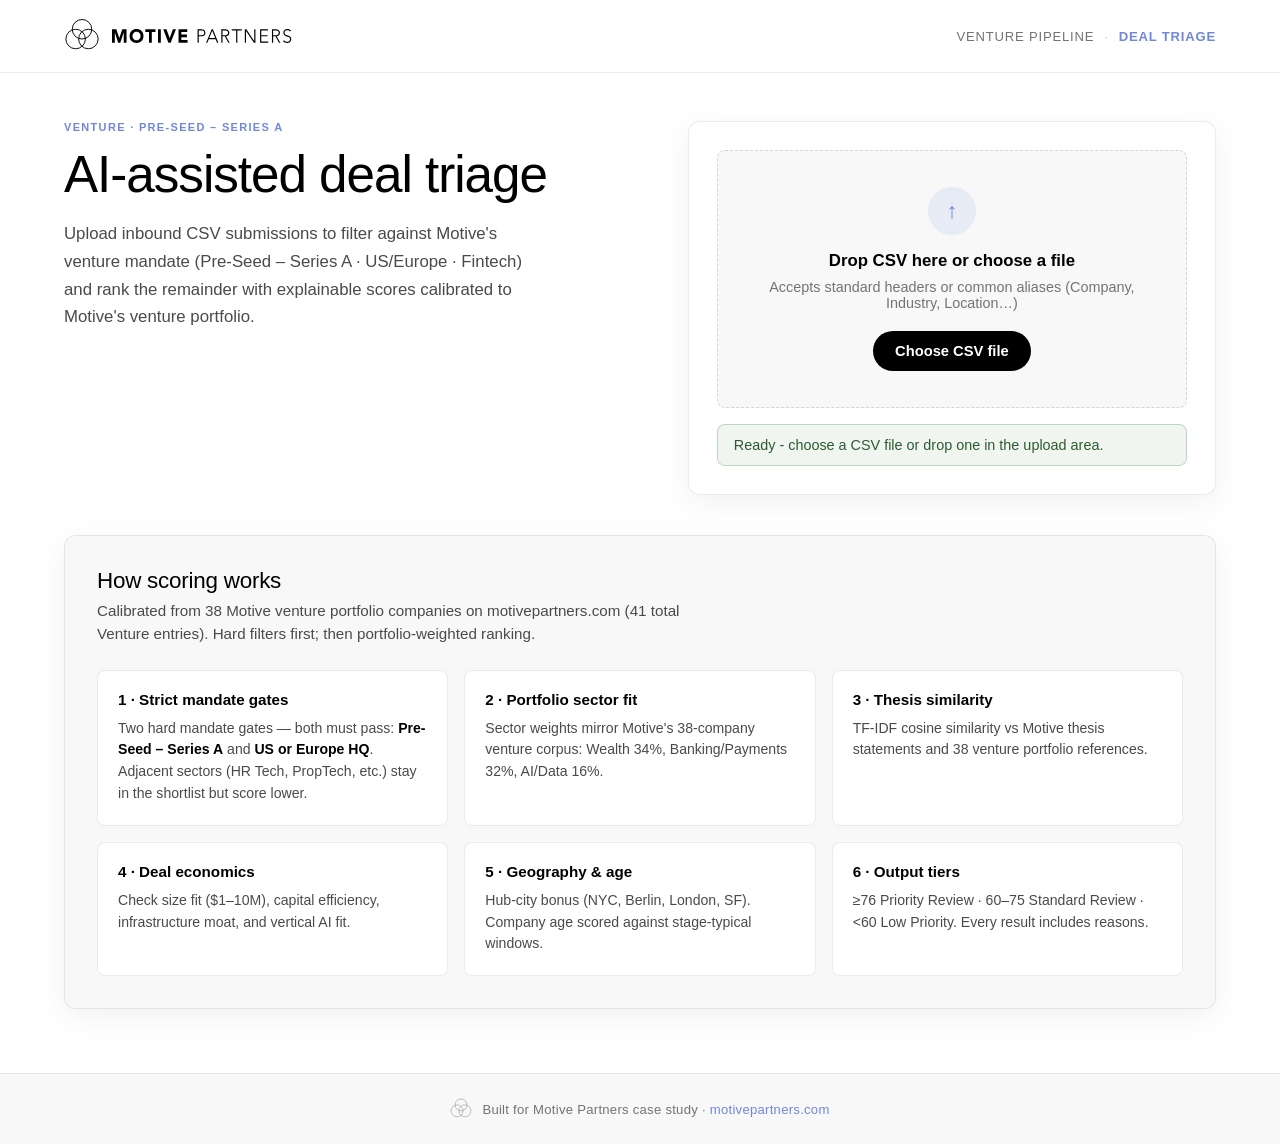
==== docs/index.html @ 3c6f4eaa "Remove unused demo sample data button" ====
<!DOCTYPE html>
<html lang="en">
  <head>
    <meta charset="UTF-8" />
    <meta name="viewport" content="width=device-width, initial-scale=1.0" />
    <title>Pipeline Triage · Motive Partners</title>
    <link rel="stylesheet" href="css/styles.css?v=15" />
  </head>
  <body>
    <header class="site-header">
      <div class="site-header-inner">
        <a href="https://motivepartners.com" class="brand" target="_blank" rel="noopener noreferrer" aria-label="Motive Partners">
          <img src="assets/motive-mark.svg" alt="" class="brand-mark" width="36" height="36" aria-hidden="true" />
          <img src="assets/motive-logo.svg" alt="Motive Partners" class="brand-logo" width="154" height="12" />
        </a>
        <div class="header-meta">
          <span>Venture Pipeline</span>
          <span class="header-divider">·</span>
          <span class="header-product">Deal Triage</span>
        </div>
      </div>
    </header>

    <div class="page">
      <header class="hero">
        <div class="hero-copy">
          <p class="eyebrow">Venture · Pre-Seed – Series A</p>
          <h1>AI-assisted deal triage</h1>
          <p class="lede">
            Upload inbound CSV submissions to filter against Motive's venture mandate
            (Pre-Seed – Series A · US/Europe · Fintech) and rank the remainder with
            explainable scores calibrated to Motive's venture portfolio.
          </p>
        </div>
        <div class="hero-card">
          <div class="upload-zone" id="uploadZone">
            <input
              type="file"
              id="csvInput"
              class="file-input-offscreen"
              accept=".csv,text/csv,text/plain,application/vnd.ms-excel"
              tabindex="-1"
              aria-hidden="true"
            />
            <div class="upload-icon">↑</div>
            <p class="upload-title">Drop CSV here or choose a file</p>
            <p class="upload-sub">Accepts standard headers or common aliases (Company, Industry, Location…)</p>
            <div class="upload-actions">
              <button type="button" class="btn" id="uploadBtn">Choose CSV file</button>
            </div>
          </div>
          <p class="status-banner hidden" id="statusBanner" role="status" aria-live="polite"></p>
          <section class="panel hidden mapping-panel" id="mappingSection">
            <h2>Map your CSV columns</h2>
            <p class="panel-sub">
              Some headers did not match automatically. Assign each required field to a column in your file, then run triage.
            </p>
            <div id="mappingForm" class="mapping-form"></div>
            <button type="button" class="btn" id="applyMappingBtn">Apply mapping &amp; run triage</button>
          </section>
        </div>
      </header>

      <section class="stats hidden" id="statsSection">
        <div class="stat">
          <span class="stat-label">Total submissions</span>
          <span class="stat-value" id="statTotal">0</span>
        </div>
        <div class="stat">
          <span class="stat-label">In mandate</span>
          <span class="stat-value accent" id="statShortlist">0</span>
        </div>
        <div class="stat">
          <span class="stat-label">Filtered out</span>
          <span class="stat-value muted" id="statFiltered">0</span>
        </div>
        <div class="stat">
          <span class="stat-label">Priority review</span>
          <span class="stat-value hot" id="statPriority">0</span>
        </div>
      </section>

      <section class="panel hidden" id="resultsSection">
        <div class="panel-header">
          <div>
            <h2>Prioritized shortlist</h2>
            <p class="panel-sub">Ranked by weighted score with component breakdown and rationale.</p>
          </div>
          <button type="button" class="btn" id="exportBtn">Export ranked CSV</button>
        </div>
        <div id="shortlistCards" class="cards"></div>
      </section>

      <section class="panel hidden" id="filteredSection">
        <div class="panel-header">
          <div>
            <h2>Filtered out</h2>
            <p class="panel-sub">Companies excluded from venture shortlist with explicit reasons.</p>
          </div>
        </div>
        <div id="filteredCards" class="cards compact"></div>
      </section>

      <section class="methodology">
        <h2>How scoring works</h2>
        <p class="panel-sub methodology-intro">
          Calibrated from 38 Motive venture portfolio companies on motivepartners.com (41 total Venture entries). Hard filters first; then portfolio-weighted ranking.
        </p>
        <div class="method-grid">
          <article>
            <h3>1 · Strict mandate gates</h3>
            <p>Two hard mandate gates — both must pass: <strong>Pre-Seed – Series A</strong> and <strong>US or Europe HQ</strong>. Adjacent sectors (HR Tech, PropTech, etc.) stay in the shortlist but score lower.</p>
          </article>
          <article>
            <h3>2 · Portfolio sector fit</h3>
            <p>Sector weights mirror Motive's 38-company venture corpus: Wealth 34%, Banking/Payments 32%, AI/Data 16%.</p>
          </article>
          <article>
            <h3>3 · Thesis similarity</h3>
            <p>TF-IDF cosine similarity vs Motive thesis statements and 38 venture portfolio references.</p>
          </article>
          <article>
            <h3>4 · Deal economics</h3>
            <p>Check size fit ($1–10M), capital efficiency, infrastructure moat, and vertical AI fit.</p>
          </article>
          <article>
            <h3>5 · Geography &amp; age</h3>
            <p>Hub-city bonus (NYC, Berlin, London, SF). Company age scored against stage-typical windows.</p>
          </article>
          <article>
            <h3>6 · Output tiers</h3>
            <p>≥76 Priority Review · 60–75 Standard Review · &lt;60 Low Priority. Every result includes reasons.</p>
          </article>
        </div>
      </section>
    </div>

    <footer class="site-footer">
      <div class="footer-inner">
        <img src="assets/motive-mark.svg" alt="" class="footer-mark" width="24" height="24" aria-hidden="true" />
        <p>
          Built for Motive Partners case study ·
          <a href="https://motivepartners.com" target="_blank" rel="noopener noreferrer">motivepartners.com</a>
        </p>
      </div>
    </footer>

    <template id="companyCardTemplate">
      <article class="company-card">
        <div class="card-top">
          <div>
            <div class="company-meta">
              <span class="rank"></span>
              <span class="tier badge"></span>
            </div>
            <h3 class="company-name"></h3>
            <p class="company-sub"></p>
          </div>
          <div class="score-block">
            <span class="score-value"></span>
            <span class="score-label">Overall</span>
          </div>
        </div>
        <div class="score-bars"></div>
        <div class="reasons"></div>
      </article>
    </template>

    <script src="js/engine.bundle.js?v=15"></script>
    <script src="js/app.js?v=15"></script>
  </body>
</html>
---- docs/css/styles.css ----
:root {
  /* Motive Partners brand tokens (from motivepartners.com) */
  --motive-blue: #6f88db;
  --motive-green: #699a6f;
  --motive-yellow: #ecb85a;
  --motive-grey: #f1f1f1;
  --motive-grey-dark: #e5e5e5;
  --bg: #ffffff;
  --bg-subtle: #f8f8f8;
  --bg-card: #ffffff;
  --border: rgba(0, 0, 0, 0.08);
  --border-strong: rgba(0, 0, 0, 0.14);
  --text: #000000;
  --text-muted: #4a4a4a;
  --text-light: #737373;
  --accent: var(--motive-blue);
  --accent-soft: rgba(111, 136, 219, 0.12);
  --hot: #b8860b;
  --danger: #c0392b;
  --success-bg: rgba(105, 154, 111, 0.1);
  --success-border: rgba(105, 154, 111, 0.35);
  --shadow: 0 8px 32px rgba(0, 0, 0, 0.06);
  --shadow-lg: 0 16px 48px rgba(0, 0, 0, 0.08);
  --radius: 12px;
  --radius-sm: 8px;
  --font: "Avenir Next", Avenir, -apple-system, BlinkMacSystemFont, "Segoe UI", Helvetica, Arial, sans-serif;
}

* {
  box-sizing: border-box;
}

body {
  margin: 0;
  font-family: var(--font);
  color: var(--text);
  background: var(--bg);
  min-height: 100vh;
  -webkit-font-smoothing: antialiased;
}

/* ── Site header ── */
.site-header {
  position: sticky;
  top: 0;
  z-index: 100;
  background: var(--bg);
  border-bottom: 1px solid var(--border);
}

.site-header-inner {
  max-width: 1200px;
  margin: 0 auto;
  padding: 18px 24px;
  display: flex;
  align-items: center;
  justify-content: space-between;
  gap: 24px;
}

.brand {
  display: flex;
  align-items: center;
  gap: 12px;
  text-decoration: none;
  color: var(--text);
}

.brand-mark {
  height: 36px;
  width: auto;
  display: block;
  flex-shrink: 0;
}

.brand-logo {
  height: 14px;
  width: auto;
  display: block;
  flex-shrink: 0;
}

.header-meta {
  display: flex;
  align-items: center;
  gap: 10px;
  font-size: 0.82rem;
  letter-spacing: 0.06em;
  text-transform: uppercase;
  color: var(--text-light);
}

.header-product {
  color: var(--motive-blue);
  font-weight: 600;
}

.header-divider {
  opacity: 0.4;
}

/* ── Layout ── */
.page {
  max-width: 1200px;
  margin: 0 auto;
  padding: 48px 24px 64px;
}

.hero {
  display: grid;
  grid-template-columns: 1.05fr 0.95fr;
  gap: 40px;
  align-items: start;
  margin-bottom: 40px;
}

.eyebrow {
  text-transform: uppercase;
  letter-spacing: 0.12em;
  font-size: 11px;
  font-weight: 600;
  color: var(--motive-blue);
  margin: 0 0 14px;
}

h1 {
  font-family: var(--font);
  font-size: clamp(2.2rem, 4.5vw, 3.2rem);
  font-weight: 400;
  line-height: 1.08;
  letter-spacing: -0.02em;
  margin: 0 0 18px;
  color: var(--text);
}

.lede {
  color: var(--text-muted);
  font-size: 1.05rem;
  line-height: 1.65;
  max-width: 52ch;
  margin: 0;
}

.hero-card,
.panel,
.methodology,
.stat,
.company-card {
  background: var(--bg-card);
  border: 1px solid var(--border);
  border-radius: var(--radius);
  box-shadow: var(--shadow);
}

.hero-card {
  padding: 28px;
}

.upload-zone {
  border: 1px dashed var(--border-strong);
  border-radius: var(--radius-sm);
  padding: 36px 24px;
  text-align: center;
  cursor: pointer;
  transition: border-color 0.2s ease, background 0.2s ease;
  position: relative;
  background: var(--bg-subtle);
}

.upload-zone:hover {
  border-color: var(--motive-blue);
  background: var(--accent-soft);
}

.upload-zone.dragover {
  border-color: var(--motive-blue);
  background: var(--accent-soft);
}

.upload-icon {
  width: 48px;
  height: 48px;
  margin: 0 auto 16px;
  border-radius: 50%;
  display: grid;
  place-items: center;
  background: var(--accent-soft);
  color: var(--motive-blue);
  font-size: 22px;
  font-weight: 600;
}

.upload-title {
  margin: 0 0 8px;
  font-size: 1.05rem;
  font-weight: 600;
  color: var(--text);
}

.upload-sub {
  margin: 0 0 20px;
  color: var(--text-light);
  font-size: 0.9rem;
}

.upload-actions {
  display: flex;
  flex-wrap: wrap;
  gap: 12px;
  justify-content: center;
}

.file-input-offscreen {
  position: absolute;
  width: 1px;
  height: 1px;
  padding: 0;
  margin: -1px;
  overflow: hidden;
  clip: rect(0, 0, 0, 0);
  white-space: nowrap;
  border: 0;
}

.status-banner {
  margin: 16px 0 0;
  padding: 12px 16px;
  border-radius: var(--radius-sm);
  font-size: 0.9rem;
  border: 1px solid var(--border);
  background: var(--bg-subtle);
  color: var(--text);
}

.status-banner.error {
  background: rgba(192, 57, 43, 0.06);
  border-color: rgba(192, 57, 43, 0.25);
  color: var(--danger);
}

.status-banner.success {
  background: var(--success-bg);
  border-color: var(--success-border);
  color: #2d5a32;
}

.btn {
  appearance: none;
  border: none;
  border-radius: 999px;
  padding: 12px 22px;
  font: inherit;
  font-size: 0.92rem;
  font-weight: 600;
  cursor: pointer;
  color: #ffffff;
  background: var(--text);
  transition: background 0.2s ease, transform 0.15s ease;
}

.btn:hover {
  background: #222;
}

.btn.secondary {
  background: transparent;
  color: var(--text);
  border: 1px solid var(--border-strong);
}

.btn.secondary:hover {
  background: var(--bg-subtle);
  border-color: var(--text);
}

.stats {
  display: grid;
  grid-template-columns: repeat(4, 1fr);
  gap: 16px;
  margin-bottom: 28px;
}

.stat {
  padding: 20px 22px;
}

.stat-label {
  display: block;
  color: var(--text-light);
  font-size: 0.78rem;
  font-weight: 600;
  letter-spacing: 0.06em;
  text-transform: uppercase;
  margin-bottom: 10px;
}

.stat-value {
  font-size: 2.1rem;
  font-weight: 400;
  letter-spacing: -0.02em;
  color: var(--text);
}

.stat-value.accent {
  color: var(--motive-blue);
}

.stat-value.hot {
  color: var(--motive-yellow);
  filter: brightness(0.85);
}

.stat-value.muted {
  color: var(--text-light);
}

.panel {
  padding: 28px;
  margin-bottom: 28px;
}

.panel-header {
  display: flex;
  justify-content: space-between;
  gap: 16px;
  align-items: center;
  margin-bottom: 22px;
}

.panel-header h2,
.methodology h2 {
  margin: 0 0 6px;
  font-size: 1.4rem;
  font-weight: 400;
  letter-spacing: -0.01em;
}

.panel-sub {
  margin: 0;
  color: var(--text-muted);
  font-size: 0.92rem;
  line-height: 1.5;
}

.cards {
  display: grid;
  gap: 16px;
}

.company-card {
  padding: 22px;
  transition: box-shadow 0.2s ease;
}

.company-card:hover {
  box-shadow: var(--shadow-lg);
}

.card-top {
  display: flex;
  justify-content: space-between;
  gap: 16px;
  margin-bottom: 16px;
}

.company-meta {
  display: flex;
  gap: 10px;
  align-items: center;
  margin-bottom: 8px;
}

.rank {
  color: var(--text-light);
  font-size: 0.82rem;
  font-weight: 600;
}

.badge {
  display: inline-flex;
  align-items: center;
  padding: 4px 10px;
  border-radius: 999px;
  font-size: 0.7rem;
  font-weight: 700;
  letter-spacing: 0.05em;
  text-transform: uppercase;
}

.badge.priority {
  background: rgba(236, 184, 90, 0.2);
  color: #8a6914;
}

.badge.standard {
  background: var(--accent-soft);
  color: var(--motive-blue);
}

.badge.low {
  background: var(--motive-grey);
  color: var(--text-muted);
}

.badge.filtered {
  background: rgba(192, 57, 43, 0.1);
  color: var(--danger);
}

.company-name {
  margin: 0 0 6px;
  font-size: 1.2rem;
  font-weight: 600;
  letter-spacing: -0.01em;
}

.company-sub {
  margin: 0;
  color: var(--text-muted);
  font-size: 0.9rem;
}

.score-block {
  text-align: right;
  min-width: 72px;
}

.score-value {
  display: block;
  font-size: 2rem;
  font-weight: 400;
  line-height: 1;
  color: var(--text);
  letter-spacing: -0.02em;
}

.score-label {
  color: var(--text-light);
  font-size: 0.75rem;
  text-transform: uppercase;
  letter-spacing: 0.05em;
}

.score-bars {
  display: grid;
  gap: 8px;
  margin-bottom: 16px;
}

.bar-row {
  display: grid;
  grid-template-columns: 140px 1fr 42px;
  gap: 10px;
  align-items: center;
  font-size: 0.8rem;
}

.bar-label {
  color: var(--text-muted);
}

.bar-track {
  height: 6px;
  background: var(--motive-grey);
  border-radius: 999px;
  overflow: hidden;
}

.bar-fill {
  height: 100%;
  border-radius: inherit;
  background: var(--motive-blue);
}

.bar-value {
  text-align: right;
  font-weight: 600;
  color: var(--text);
}

.reasons h4 {
  margin: 0 0 8px;
  font-size: 0.75rem;
  text-transform: uppercase;
  letter-spacing: 0.08em;
  color: var(--text-light);
  font-weight: 600;
}

.reasons ul {
  margin: 0;
  padding-left: 18px;
  color: var(--text-muted);
  font-size: 0.9rem;
}

.reasons li {
  margin-bottom: 6px;
  line-height: 1.55;
}

.reasons .caution li {
  color: var(--danger);
}

.methodology {
  padding: 32px;
  background: var(--bg-subtle);
  border-color: var(--border);
}

.methodology-intro {
  margin: 0 0 24px;
  color: var(--text-muted);
  max-width: 72ch;
  font-size: 0.95rem;
}

.method-grid {
  display: grid;
  grid-template-columns: repeat(3, 1fr);
  gap: 16px;
}

.method-grid article {
  padding: 20px;
  border-radius: var(--radius-sm);
  background: var(--bg);
  border: 1px solid var(--border);
}

.method-grid h3 {
  margin: 0 0 10px;
  font-size: 0.95rem;
  font-weight: 600;
  color: var(--text);
}

.method-grid p {
  margin: 0;
  color: var(--text-muted);
  line-height: 1.55;
  font-size: 0.88rem;
}

.method-grid strong {
  color: var(--text);
  font-weight: 600;
}

.hidden {
  display: none !important;
}

.mapping-panel {
  margin-top: 20px;
  padding: 20px;
  border-radius: var(--radius-sm);
  background: var(--bg);
  border: 1px solid var(--border);
}

.mapping-panel h2 {
  margin: 0 0 6px;
  font-size: 1.05rem;
  font-weight: 600;
}

.mapping-form {
  display: grid;
  gap: 12px;
  margin: 16px 0;
}

.mapping-row {
  display: grid;
  grid-template-columns: 160px 1fr;
  gap: 12px;
  align-items: center;
}

.mapping-row label {
  font-size: 0.88rem;
  color: var(--text-muted);
  font-weight: 500;
}

.mapping-row select {
  width: 100%;
  padding: 10px 12px;
  border-radius: var(--radius-sm);
  border: 1px solid var(--border-strong);
  background: var(--bg);
  color: var(--text);
  font: inherit;
  font-size: 0.9rem;
}

.mapping-row select:focus {
  outline: 2px solid var(--motive-blue);
  outline-offset: 1px;
}

/* ── Footer ── */
.site-footer {
  border-top: 1px solid var(--border);
  background: var(--bg-subtle);
  padding: 24px;
}

.footer-inner {
  display: flex;
  align-items: center;
  justify-content: center;
  gap: 10px;
}

.footer-mark {
  height: 22px;
  width: auto;
  flex-shrink: 0;
  opacity: 0.4;
}

.site-footer p {
  margin: 0;
  font-size: 0.82rem;
  color: var(--text-light);
  letter-spacing: 0.02em;
}

.site-footer a {
  color: var(--motive-blue);
  text-decoration: none;
}

.site-footer a:hover {
  text-decoration: underline;
}

@media (max-width: 900px) {
  .hero,
  .stats,
  .method-grid {
    grid-template-columns: 1fr;
  }

  .panel-header {
    flex-direction: column;
    align-items: flex-start;
  }

  .site-header-inner {
    flex-direction: column;
    align-items: flex-start;
    gap: 12px;
  }

  .bar-row {
    grid-template-columns: 1fr;
    gap: 4px;
  }
}
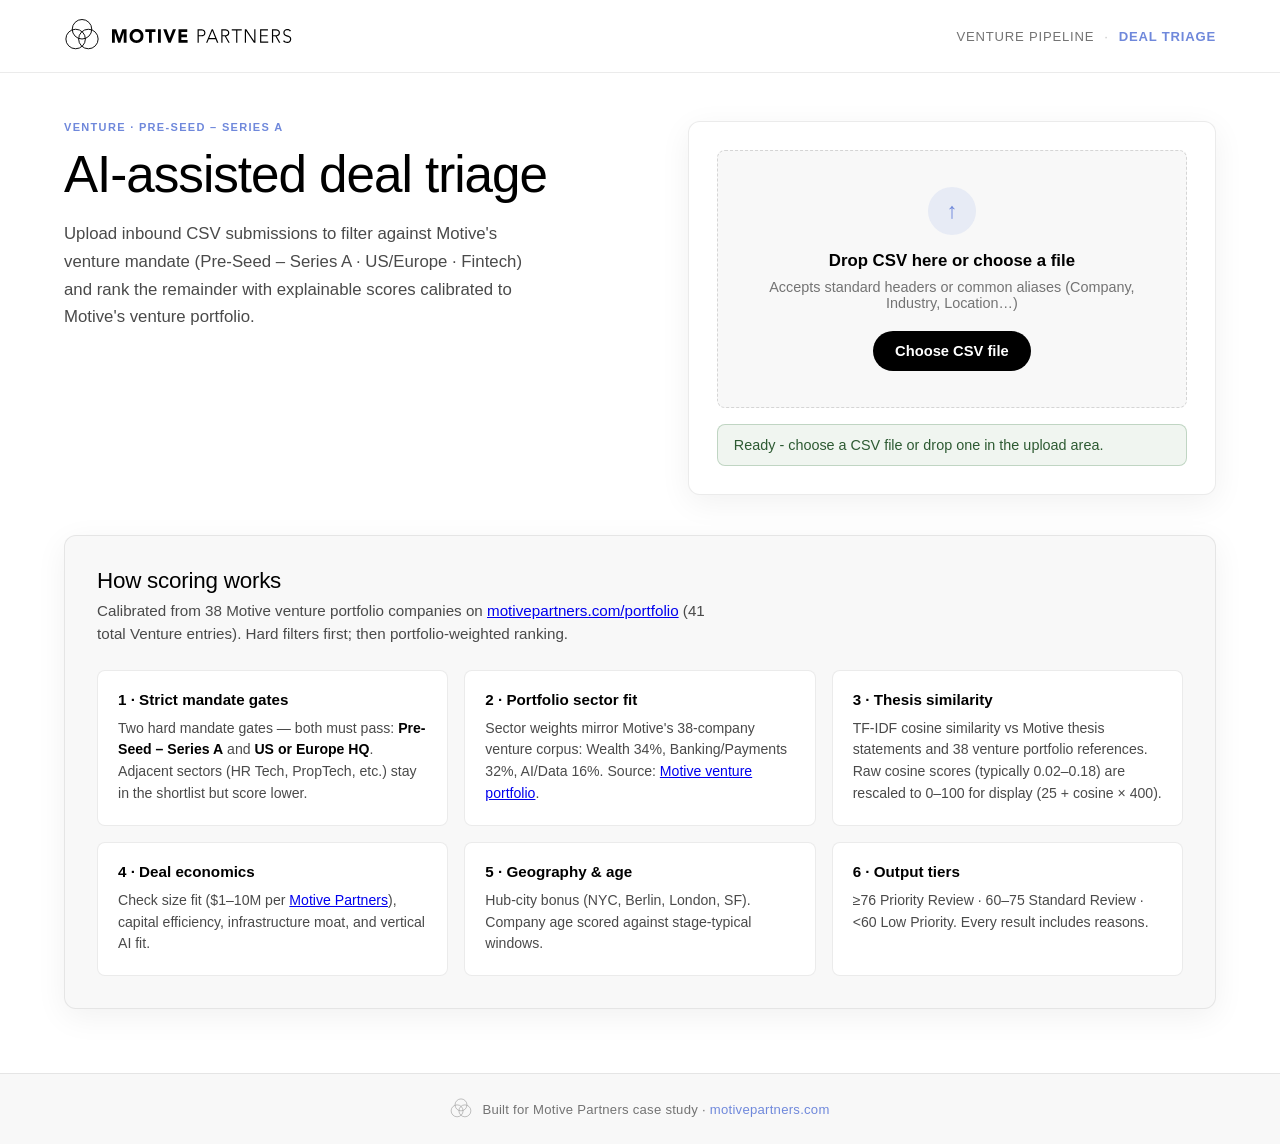
==== commit 4b587557: "Diversify ranking reasons and add source citations" ====
--- a/docs/index.html
+++ b/docs/index.html
@@ -4,7 +4,7 @@
     <meta charset="UTF-8" />
     <meta name="viewport" content="width=device-width, initial-scale=1.0" />
     <title>Pipeline Triage · Motive Partners</title>
-    <link rel="stylesheet" href="css/styles.css?v=15" />
+    <link rel="stylesheet" href="css/styles.css?v=17" />
   </head>
   <body>
     <header class="site-header">
@@ -84,7 +84,7 @@
         <div class="panel-header">
           <div>
             <h2>Prioritized shortlist</h2>
-            <p class="panel-sub">Ranked by weighted score with component breakdown and rationale.</p>
+            <p class="panel-sub">Ranked by weighted overall score (component bars are for context only).</p>
           </div>
           <button type="button" class="btn" id="exportBtn">Export ranked CSV</button>
         </div>
@@ -101,27 +101,29 @@
         <div id="filteredCards" class="cards compact"></div>
       </section>
 
-      <section class="methodology">
+      <section class="methodology" id="methodology">
         <h2>How scoring works</h2>
         <p class="panel-sub methodology-intro">
-          Calibrated from 38 Motive venture portfolio companies on motivepartners.com (41 total Venture entries). Hard filters first; then portfolio-weighted ranking.
+          Calibrated from 38 Motive venture portfolio companies on
+          <a href="https://motivepartners.com/portfolio" target="_blank" rel="noopener noreferrer">motivepartners.com/portfolio</a>
+          (41 total Venture entries). Hard filters first; then portfolio-weighted ranking.
         </p>
         <div class="method-grid">
-          <article>
+          <article id="mandate-gates">
             <h3>1 · Strict mandate gates</h3>
             <p>Two hard mandate gates — both must pass: <strong>Pre-Seed – Series A</strong> and <strong>US or Europe HQ</strong>. Adjacent sectors (HR Tech, PropTech, etc.) stay in the shortlist but score lower.</p>
           </article>
-          <article>
+          <article id="portfolio-sector-fit">
             <h3>2 · Portfolio sector fit</h3>
-            <p>Sector weights mirror Motive's 38-company venture corpus: Wealth 34%, Banking/Payments 32%, AI/Data 16%.</p>
+            <p>Sector weights mirror Motive's 38-company venture corpus: Wealth 34%, Banking/Payments 32%, AI/Data 16%. Source: <a href="https://motivepartners.com/portfolio" target="_blank" rel="noopener noreferrer">Motive venture portfolio</a>.</p>
           </article>
-          <article>
+          <article id="thesis-similarity">
             <h3>3 · Thesis similarity</h3>
-            <p>TF-IDF cosine similarity vs Motive thesis statements and 38 venture portfolio references.</p>
+            <p>TF-IDF cosine similarity vs Motive thesis statements and 38 venture portfolio references. Raw cosine scores (typically 0.02–0.18) are rescaled to 0–100 for display (25 + cosine × 400).</p>
           </article>
-          <article>
+          <article id="deal-economics">
             <h3>4 · Deal economics</h3>
-            <p>Check size fit ($1–10M), capital efficiency, infrastructure moat, and vertical AI fit.</p>
+            <p>Check size fit ($1–10M per <a href="https://motivepartners.com" target="_blank" rel="noopener noreferrer">Motive Partners</a>), capital efficiency, infrastructure moat, and vertical AI fit.</p>
           </article>
           <article>
             <h3>5 · Geography &amp; age</h3>
@@ -166,7 +168,7 @@
       </article>
     </template>
 
-    <script src="js/engine.bundle.js?v=15"></script>
-    <script src="js/app.js?v=15"></script>
+    <script src="js/engine.bundle.js?v=17"></script>
+    <script src="js/app.js?v=17"></script>
   </body>
 </html>
--- a/docs/css/styles.css
+++ b/docs/css/styles.css
@@ -420,6 +420,17 @@
   font-size: 0.9rem;
 }
 
+.company-sub a,
+.reasons a {
+  color: var(--accent);
+  text-decoration: none;
+}
+
+.company-sub a:hover,
+.reasons a:hover {
+  text-decoration: underline;
+}
+
 .score-block {
   text-align: right;
   min-width: 72px;
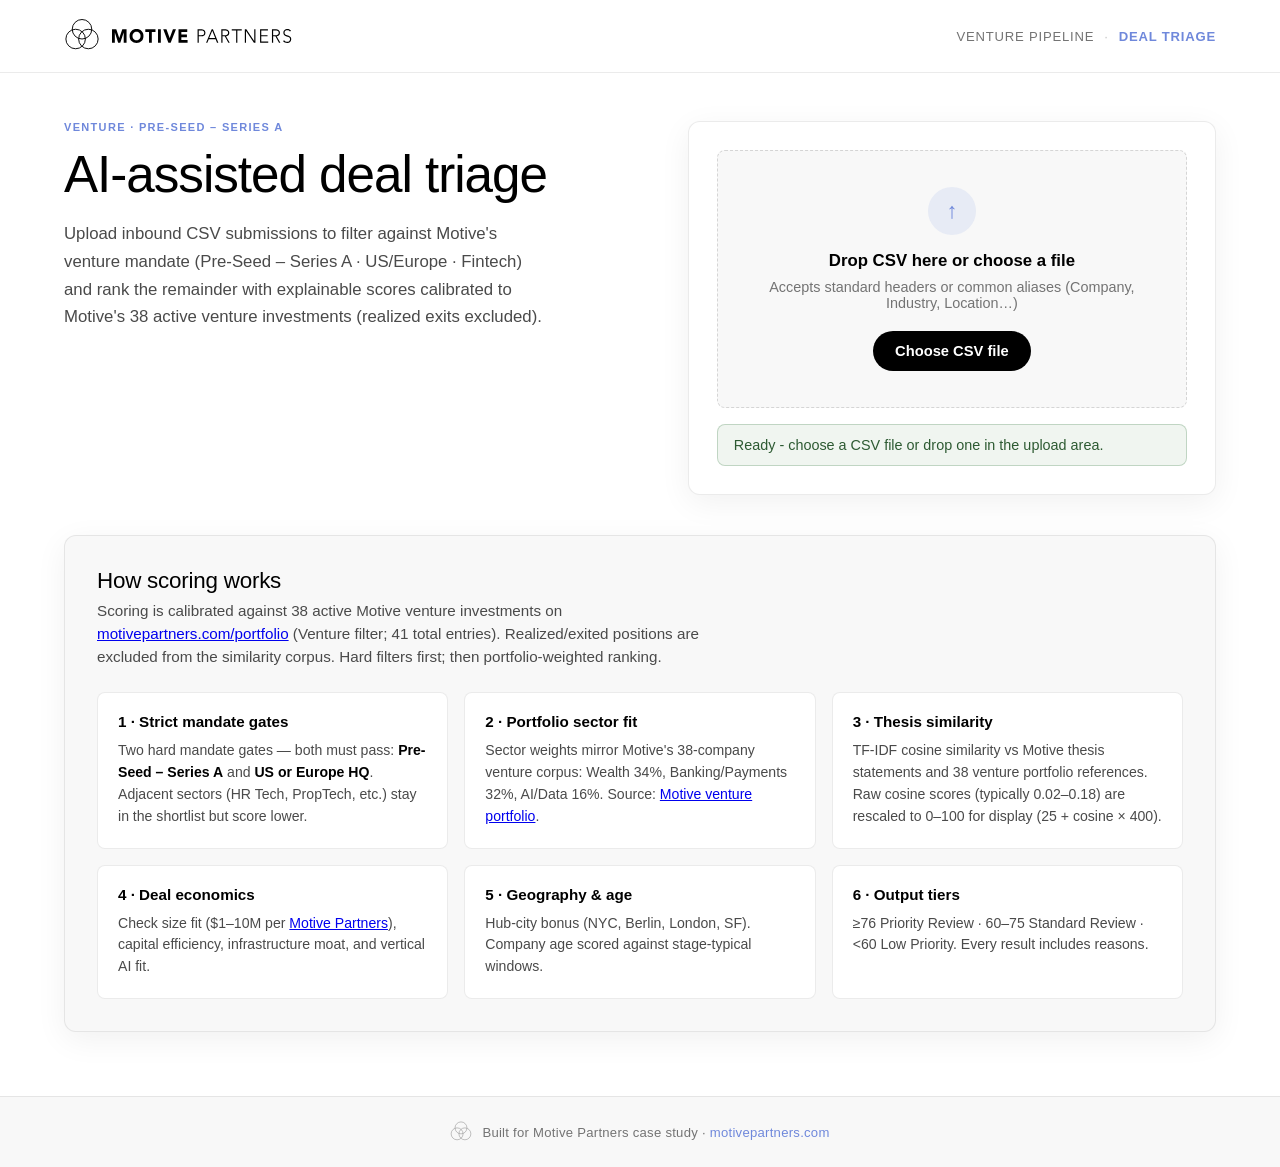
==== commit ba49cba2: "Clarify portfolio calibration uses active venture companies only" ====
--- a/docs/index.html
+++ b/docs/index.html
@@ -4,7 +4,7 @@
     <meta charset="UTF-8" />
     <meta name="viewport" content="width=device-width, initial-scale=1.0" />
     <title>Pipeline Triage · Motive Partners</title>
-    <link rel="stylesheet" href="css/styles.css?v=17" />
+    <link rel="stylesheet" href="css/styles.css?v=18" />
   </head>
   <body>
     <header class="site-header">
@@ -29,7 +29,7 @@
           <p class="lede">
             Upload inbound CSV submissions to filter against Motive's venture mandate
             (Pre-Seed – Series A · US/Europe · Fintech) and rank the remainder with
-            explainable scores calibrated to Motive's venture portfolio.
+            explainable scores calibrated to Motive's 38 active venture investments (realized exits excluded).
           </p>
         </div>
         <div class="hero-card">
@@ -104,9 +104,9 @@
       <section class="methodology" id="methodology">
         <h2>How scoring works</h2>
         <p class="panel-sub methodology-intro">
-          Calibrated from 38 Motive venture portfolio companies on
+          Scoring is calibrated against 38 active Motive venture investments on
           <a href="https://motivepartners.com/portfolio" target="_blank" rel="noopener noreferrer">motivepartners.com/portfolio</a>
-          (41 total Venture entries). Hard filters first; then portfolio-weighted ranking.
+          (Venture filter; 41 total entries). Realized/exited positions are excluded from the similarity corpus. Hard filters first; then portfolio-weighted ranking.
         </p>
         <div class="method-grid">
           <article id="mandate-gates">
@@ -168,7 +168,7 @@
       </article>
     </template>
 
-    <script src="js/engine.bundle.js?v=17"></script>
-    <script src="js/app.js?v=17"></script>
+    <script src="js/engine.bundle.js?v=18"></script>
+    <script src="js/app.js?v=18"></script>
   </body>
 </html>
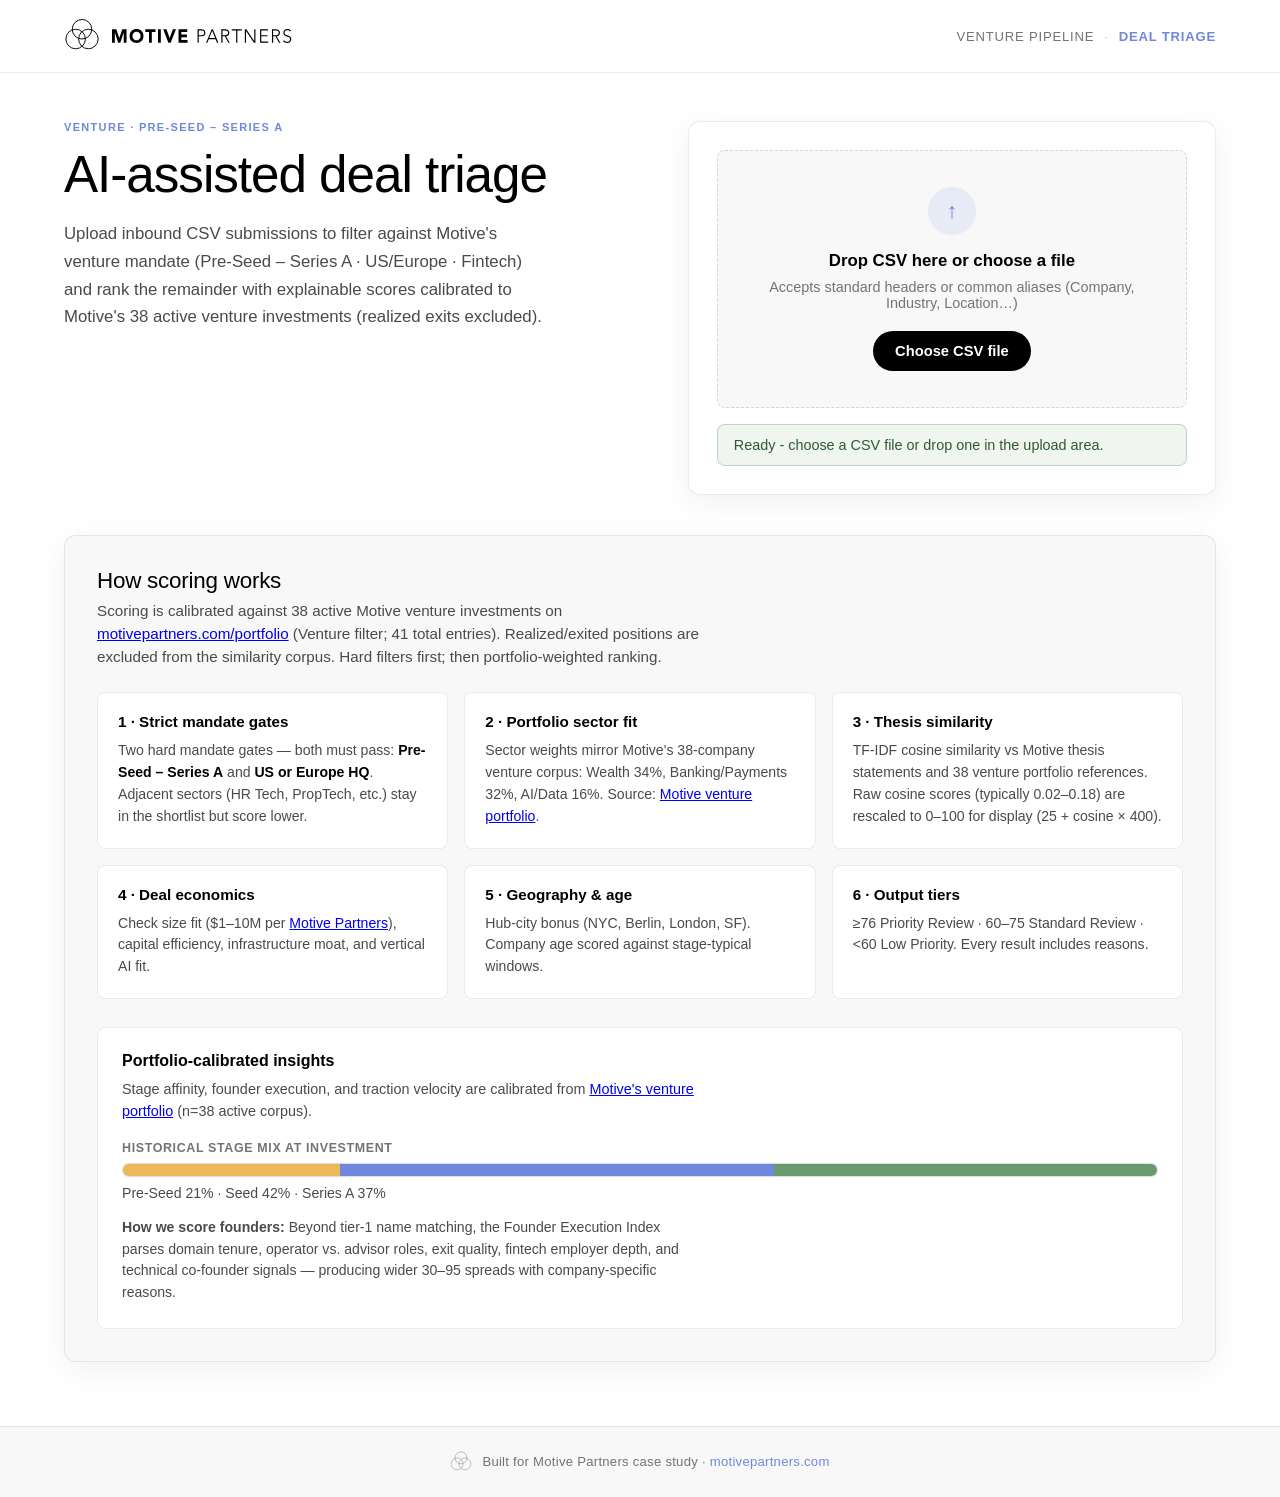
==== commit c0f31f95: "Add portfolio-calibrated scoring factors and methodology UI. Introduce stage affinity, founder execu" ====
--- a/docs/index.html
+++ b/docs/index.html
@@ -4,7 +4,7 @@
     <meta charset="UTF-8" />
     <meta name="viewport" content="width=device-width, initial-scale=1.0" />
     <title>Pipeline Triage · Motive Partners</title>
-    <link rel="stylesheet" href="css/styles.css?v=18" />
+    <link rel="stylesheet" href="css/styles.css?v=21" />
   </head>
   <body>
     <header class="site-header">
@@ -134,6 +134,22 @@
             <p>≥76 Priority Review · 60–75 Standard Review · &lt;60 Low Priority. Every result includes reasons.</p>
           </article>
         </div>
+        <section class="portfolio-insights" id="portfolioInsights">
+          <h3>Portfolio-calibrated insights</h3>
+          <p class="insights-sub">
+            Stage affinity, founder execution, and traction velocity are calibrated from
+            <a href="https://motivepartners.com/portfolio" target="_blank" rel="noopener noreferrer">Motive's venture portfolio</a>
+            (n=38 active corpus).
+          </p>
+          <div class="stage-mix-row">
+            <span class="stage-mix-label">Historical stage mix at investment</span>
+            <div class="stage-mix-bar" id="stageMixBar" aria-hidden="true"></div>
+            <span class="stage-mix-labels" id="stageMixLabels">Pre-Seed · Seed · Series A</span>
+          </div>
+          <p class="founder-explainer">
+            <strong>How we score founders:</strong> Beyond tier-1 name matching, the Founder Execution Index parses domain tenure, operator vs. advisor roles, exit quality, fintech employer depth, and technical co-founder signals — producing wider 30–95 spreads with company-specific reasons.
+          </p>
+        </section>
       </section>
     </div>
 
@@ -168,7 +184,7 @@
       </article>
     </template>
 
-    <script src="js/engine.bundle.js?v=18"></script>
-    <script src="js/app.js?v=18"></script>
+    <script src="js/engine.bundle.js?v=20"></script>
+    <script src="js/app.js?v=20"></script>
   </body>
 </html>
--- a/docs/css/styles.css
+++ b/docs/css/styles.css
@@ -559,6 +559,91 @@
   font-weight: 600;
 }
 
+.portfolio-insights {
+  margin-top: 28px;
+  padding: 24px;
+  border-radius: var(--radius-sm);
+  background: var(--bg);
+  border: 1px solid var(--border);
+}
+
+.portfolio-insights h3 {
+  margin: 0 0 8px;
+  font-size: 1rem;
+  font-weight: 600;
+}
+
+.insights-sub {
+  margin: 0 0 18px;
+  color: var(--text-muted);
+  font-size: 0.9rem;
+  line-height: 1.55;
+  max-width: 72ch;
+}
+
+.stage-mix-row {
+  display: grid;
+  gap: 8px;
+  margin-bottom: 16px;
+}
+
+.stage-mix-label {
+  font-size: 0.78rem;
+  text-transform: uppercase;
+  letter-spacing: 0.05em;
+  color: var(--text-light);
+  font-weight: 600;
+}
+
+.stage-mix-bar {
+  display: flex;
+  height: 14px;
+  border-radius: 999px;
+  overflow: hidden;
+  background: var(--motive-grey);
+  border: 1px solid var(--border);
+}
+
+.stage-mix-segment.pre-seed {
+  background: var(--motive-yellow);
+}
+
+.stage-mix-segment.seed {
+  background: var(--motive-blue);
+}
+
+.stage-mix-segment.series-a {
+  background: var(--motive-green);
+}
+
+.stage-mix-labels {
+  font-size: 0.88rem;
+  color: var(--text-muted);
+  font-weight: 500;
+}
+
+.founder-explainer {
+  margin: 0;
+  color: var(--text-muted);
+  font-size: 0.88rem;
+  line-height: 1.55;
+  max-width: 72ch;
+}
+
+.bar-row-highlight .bar-label {
+  color: var(--motive-blue);
+  font-weight: 600;
+}
+
+.bar-row-highlight .bar-fill {
+  background: linear-gradient(90deg, var(--motive-blue), #8fa4e8);
+}
+
+.bar-label[title] {
+  cursor: help;
+  border-bottom: 1px dotted var(--border-strong);
+}
+
 .hidden {
   display: none !important;
 }
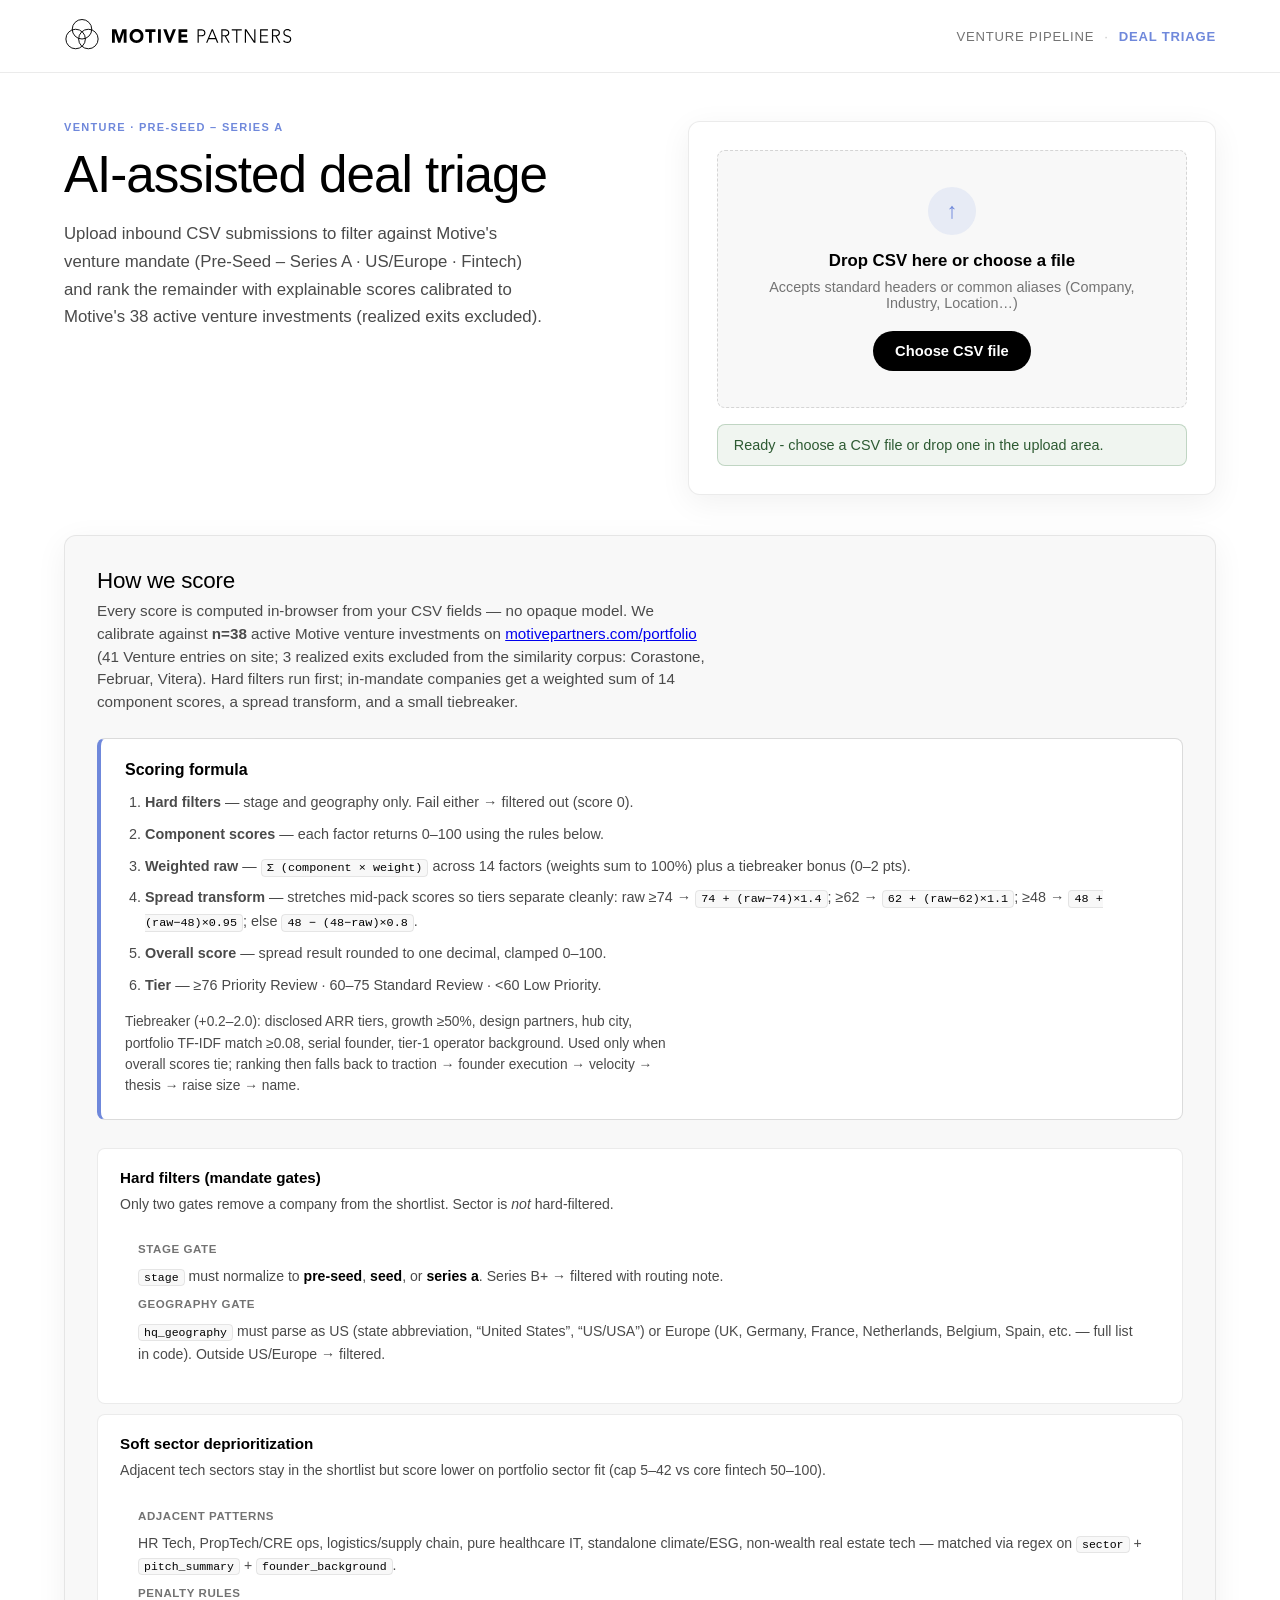
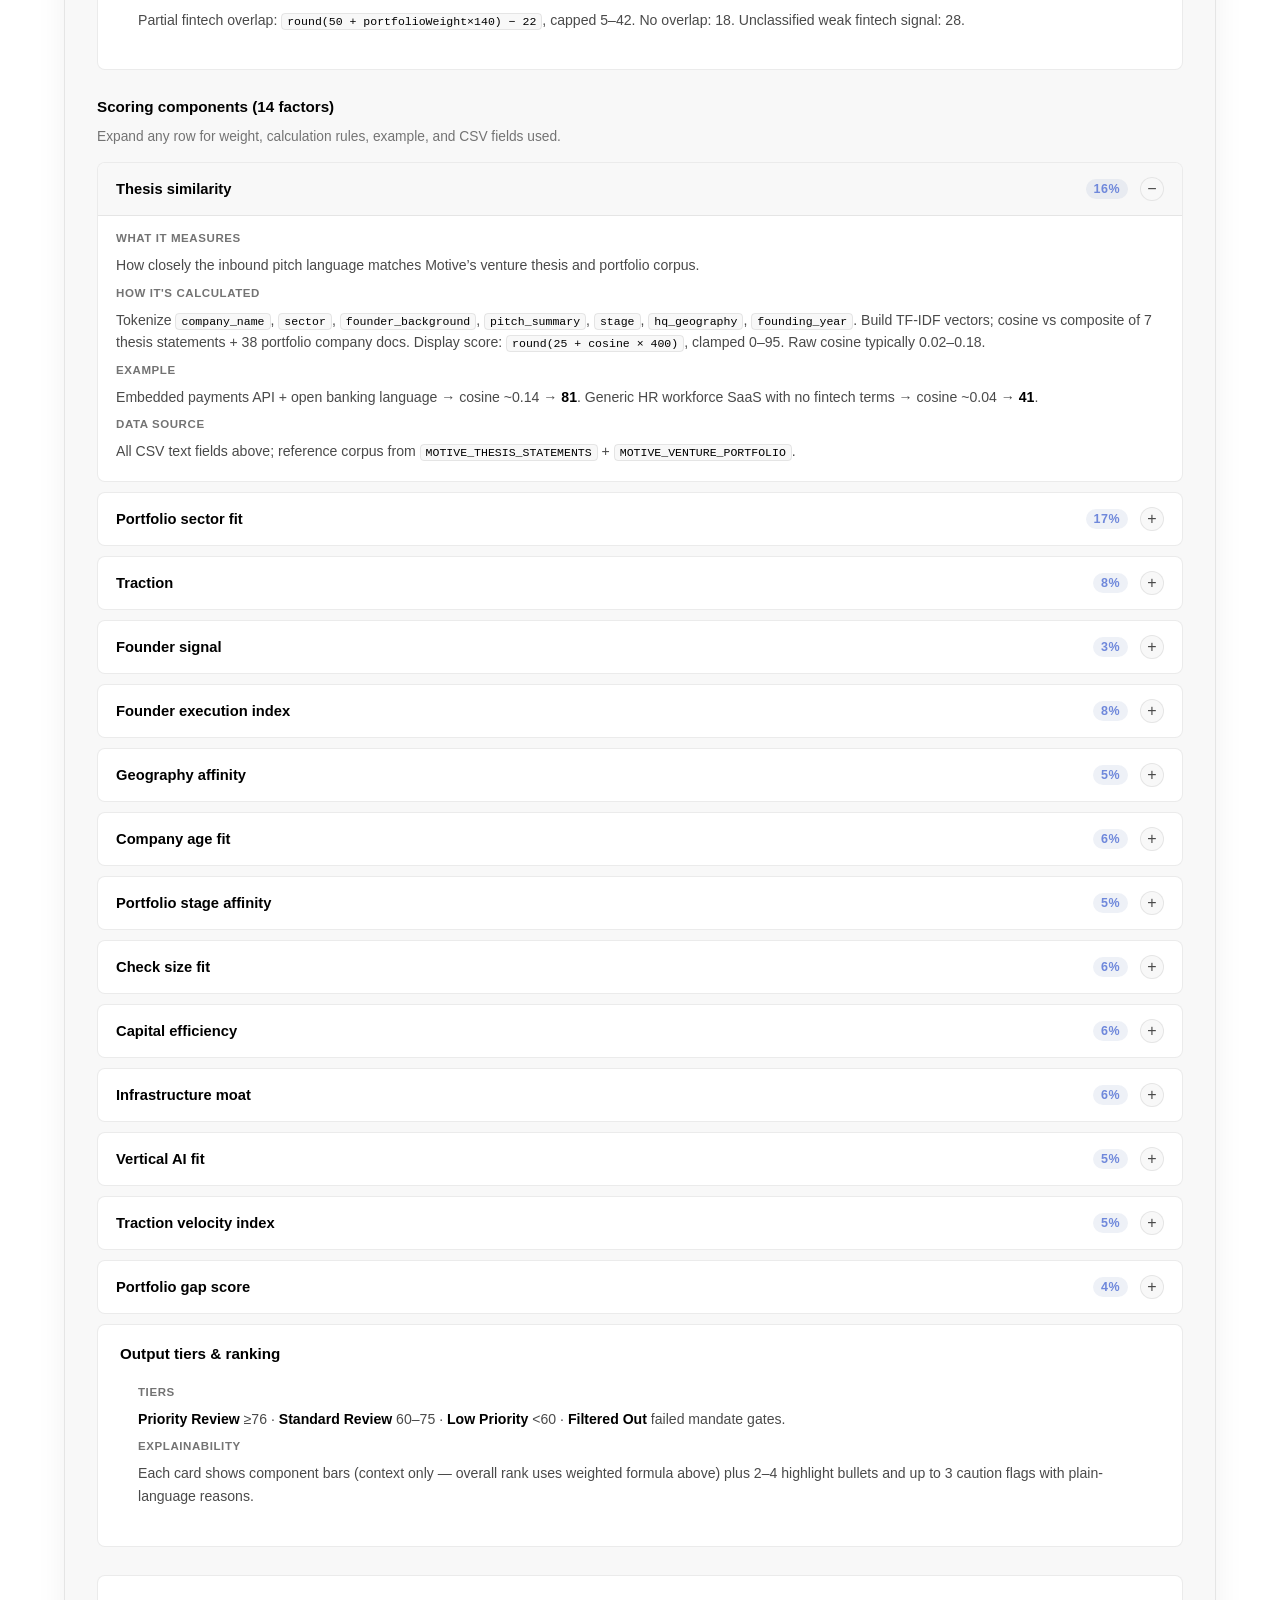
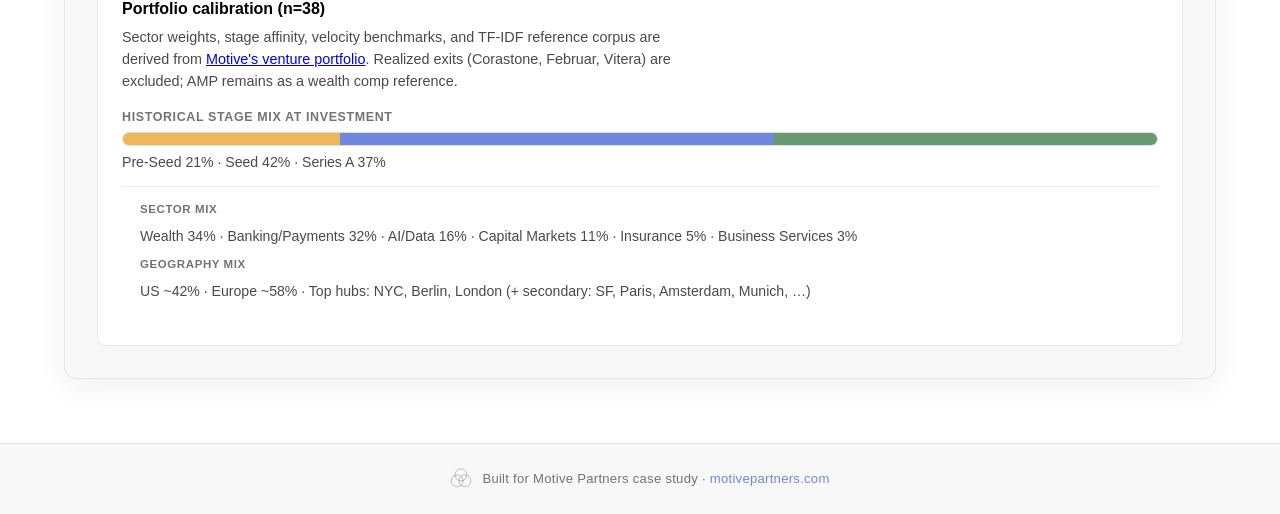
==== commit 346c540d: "Expand methodology panel with transparent per-factor scoring rules" ====
--- a/docs/index.html
+++ b/docs/index.html
@@ -102,53 +102,338 @@
       </section>
 
       <section class="methodology" id="methodology">
-        <h2>How scoring works</h2>
+        <h2>How we score</h2>
         <p class="panel-sub methodology-intro">
-          Scoring is calibrated against 38 active Motive venture investments on
+          Every score is computed in-browser from your CSV fields — no opaque model. We calibrate against
+          <strong>n=38</strong> active Motive venture investments on
           <a href="https://motivepartners.com/portfolio" target="_blank" rel="noopener noreferrer">motivepartners.com/portfolio</a>
-          (Venture filter; 41 total entries). Realized/exited positions are excluded from the similarity corpus. Hard filters first; then portfolio-weighted ranking.
+          (41 Venture entries on site; 3 realized exits excluded from the similarity corpus: Corastone, Februar, Vitera).
+          Hard filters run first; in-mandate companies get a weighted sum of 14 component scores, a spread transform, and a small tiebreaker.
         </p>
-        <div class="method-grid">
-          <article id="mandate-gates">
-            <h3>1 · Strict mandate gates</h3>
-            <p>Two hard mandate gates — both must pass: <strong>Pre-Seed – Series A</strong> and <strong>US or Europe HQ</strong>. Adjacent sectors (HR Tech, PropTech, etc.) stay in the shortlist but score lower.</p>
+
+        <div class="formula-box" id="scoring-formula">
+          <h3>Scoring formula</h3>
+          <ol class="formula-steps">
+            <li><strong>Hard filters</strong> — stage and geography only. Fail either → filtered out (score 0).</li>
+            <li><strong>Component scores</strong> — each factor returns 0–100 using the rules below.</li>
+            <li>
+              <strong>Weighted raw</strong> —
+              <code>Σ (component × weight)</code> across 14 factors (weights sum to 100%) plus a tiebreaker bonus (0–2 pts).
+            </li>
+            <li>
+              <strong>Spread transform</strong> — stretches mid-pack scores so tiers separate cleanly:
+              raw ≥74 → <code>74 + (raw−74)×1.4</code>; ≥62 → <code>62 + (raw−62)×1.1</code>; ≥48 → <code>48 + (raw−48)×0.95</code>; else <code>48 − (48−raw)×0.8</code>.
+            </li>
+            <li><strong>Overall score</strong> — spread result rounded to one decimal, clamped 0–100.</li>
+            <li><strong>Tier</strong> — ≥76 Priority Review · 60–75 Standard Review · &lt;60 Low Priority.</li>
+          </ol>
+          <p class="formula-note">
+            Tiebreaker (+0.2–2.0): disclosed ARR tiers, growth ≥50%, design partners, hub city, portfolio TF-IDF match ≥0.08, serial founder, tier-1 operator background. Used only when overall scores tie; ranking then falls back to traction → founder execution → velocity → thesis → raise size → name.
+          </p>
+        </div>
+
+        <div class="method-sections">
+          <article class="method-block" id="mandate-gates">
+            <h3>Hard filters (mandate gates)</h3>
+            <p class="method-lead">Only two gates remove a company from the shortlist. Sector is <em>not</em> hard-filtered.</p>
+            <dl class="factor-meta">
+              <dt>Stage gate</dt>
+              <dd><code>stage</code> must normalize to <strong>pre-seed</strong>, <strong>seed</strong>, or <strong>series a</strong>. Series B+ → filtered with routing note.</dd>
+              <dt>Geography gate</dt>
+              <dd>
+                <code>hq_geography</code> must parse as US (state abbreviation, “United States”, “US/USA”) or Europe (UK, Germany, France, Netherlands, Belgium, Spain, etc. — full list in code).
+                Outside US/Europe → filtered.
+              </dd>
+            </dl>
           </article>
-          <article id="portfolio-sector-fit">
-            <h3>2 · Portfolio sector fit</h3>
-            <p>Sector weights mirror Motive's 38-company venture corpus: Wealth 34%, Banking/Payments 32%, AI/Data 16%. Source: <a href="https://motivepartners.com/portfolio" target="_blank" rel="noopener noreferrer">Motive venture portfolio</a>.</p>
+
+          <article class="method-block" id="adjacent-sectors">
+            <h3>Soft sector deprioritization</h3>
+            <p class="method-lead">Adjacent tech sectors stay in the shortlist but score lower on portfolio sector fit (cap 5–42 vs core fintech 50–100).</p>
+            <dl class="factor-meta">
+              <dt>Adjacent patterns</dt>
+              <dd>HR Tech, PropTech/CRE ops, logistics/supply chain, pure healthcare IT, standalone climate/ESG, non-wealth real estate tech — matched via regex on <code>sector</code> + <code>pitch_summary</code> + <code>founder_background</code>.</dd>
+              <dt>Penalty rules</dt>
+              <dd>Partial fintech overlap: <code>round(50 + portfolioWeight×140) − 22</code>, capped 5–42. No overlap: 18. Unclassified weak fintech signal: 28.</dd>
+            </dl>
           </article>
-          <article id="thesis-similarity">
-            <h3>3 · Thesis similarity</h3>
-            <p>TF-IDF cosine similarity vs Motive thesis statements and 38 venture portfolio references. Raw cosine scores (typically 0.02–0.18) are rescaled to 0–100 for display (25 + cosine × 400).</p>
+
+          <h3 class="factors-heading">Scoring components (14 factors)</h3>
+          <p class="factors-sub">Expand any row for weight, calculation rules, example, and CSV fields used.</p>
+
+          <details class="factor-detail" id="thesis-similarity" open>
+            <summary><span class="factor-name">Thesis similarity</span><span class="factor-weight">16%</span></summary>
+            <dl class="factor-meta">
+              <dt>What it measures</dt>
+              <dd>How closely the inbound pitch language matches Motive’s venture thesis and portfolio corpus.</dd>
+              <dt>How it's calculated</dt>
+              <dd>
+                Tokenize <code>company_name</code>, <code>sector</code>, <code>founder_background</code>, <code>pitch_summary</code>, <code>stage</code>, <code>hq_geography</code>, <code>founding_year</code>.
+                Build TF-IDF vectors; cosine vs composite of 7 thesis statements + 38 portfolio company docs.
+                Display score: <code>round(25 + cosine × 400)</code>, clamped 0–95. Raw cosine typically 0.02–0.18.
+              </dd>
+              <dt>Example</dt>
+              <dd>Embedded payments API + open banking language → cosine ~0.14 → <strong>81</strong>. Generic HR workforce SaaS with no fintech terms → cosine ~0.04 → <strong>41</strong>.</dd>
+              <dt>Data source</dt>
+              <dd>All CSV text fields above; reference corpus from <code>MOTIVE_THESIS_STATEMENTS</code> + <code>MOTIVE_VENTURE_PORTFOLIO</code>.</dd>
+            </dl>
+          </details>
+
+          <details class="factor-detail" id="portfolio-sector-fit">
+            <summary><span class="factor-name">Portfolio sector fit</span><span class="factor-weight">17%</span></summary>
+            <dl class="factor-meta">
+              <dt>What it measures</dt>
+              <dd>Alignment with Motive’s observed venture sector mix (Wealth 34%, Banking/Payments 32%, AI/Data 16%, Capital Markets 11%, Insurance 5%, Business Services 3%).</dd>
+              <dt>How it's calculated</dt>
+              <dd>
+                Regex-match <code>sector</code> + <code>pitch_summary</code> + <code>founder_background</code> against <code>MOTIVE_SECTOR_TAXONOMY</code>.
+                Core fintech: <code>round(50 + primary.portfolioWeight × 140)</code>; +8 if multi-vertical match; +6 if AI/agent/LLM/automation in sector or pitch.
+                Adjacent: see soft deprioritization above.
+              </dd>
+              <dt>Example</dt>
+              <dd>Wealth/advisor workflow (34% weight) → <code>50 + 0.34×140 ≈ 98</code>. PropTech primary with partial payments overlap → capped near <strong>38</strong>.</dd>
+              <dt>Data source</dt>
+              <dd><code>sector</code>, <code>pitch_summary</code>, <code>founder_background</code>.</dd>
+            </dl>
+          </details>
+
+          <details class="factor-detail" id="traction">
+            <summary><span class="factor-name">Traction</span><span class="factor-weight">8%</span></summary>
+            <dl class="factor-meta">
+              <dt>What it measures</dt>
+              <dd>Revenue, volume, growth, and institutional validation parsed from the pitch.</dd>
+              <dt>How it's calculated</dt>
+              <dd>
+                Base 28. From <code>pitch_summary</code>: ARR tiers — ≥$10M +48, ≥$5M +38, ≥$1M +28, ≥$500K +18, else +6.
+                GMV ≥$100M +32; ≥$25M +18. Growth ≥100% YoY/QoQ +20; ≥50% +12. Customer count phrase +10. Design partner / tier-1 bank pilot +14.
+                Pre-revenue without pilots: −18. Clamped 0–100.
+              </dd>
+              <dt>Example</dt>
+              <dd>“$2.1M ARR, 120% YoY, 3 tier-1 bank design partners” → ~28+28+20+14 = <strong>90</strong>. “Pre-revenue, no pilots” → ~<strong>10</strong>.</dd>
+              <dt>Data source</dt>
+              <dd><code>pitch_summary</code> (regex for <code>$X ARR</code>, <code>$X GMV</code>, <code>N% YoY/QoQ</code>, customer counts, design partners).</dd>
+            </dl>
+          </details>
+
+          <details class="factor-detail" id="founder-signal">
+            <summary><span class="factor-name">Founder signal</span><span class="factor-weight">3%</span></summary>
+            <dl class="factor-meta">
+              <dt>What it measures</dt>
+              <dd>High-level founder pedigree: exits, tier-1 employers, senior titles, fintech domain.</dd>
+              <dt>How it's calculated</dt>
+              <dd>
+                Base 40 from <code>founder_background</code>. Serial founder/exit +35. Two tier-1 employers (Stripe, Goldman, Visa, etc.) +32; one +24; senior operator title only +12. Fintech domain keywords +14.
+                “First-time founder” caps at 48 and −8. No signals → 38. Clamped 25–95.
+              </dd>
+              <dt>Example</dt>
+              <dd>Ex-Stripe + prior exit + fintech domain → <strong>86</strong>. First-time founder, no tier-1 names → <strong>42</strong>.</dd>
+              <dt>Data source</dt>
+              <dd><code>founder_background</code>.</dd>
+            </dl>
+          </details>
+
+          <details class="factor-detail" id="founder-execution">
+            <summary><span class="factor-name">Founder execution index</span><span class="factor-weight">8%</span></summary>
+            <dl class="factor-meta">
+              <dt>What it measures</dt>
+              <dd>Depth of operator experience: tenure, roles, exits, fintech employer count, team structure.</dd>
+              <dt>How it's calculated</dt>
+              <dd>
+                Base 32. Domain tenure ≥10 yr +22; ≥5 +14; ≥2 +6. Multiple operator titles +16; one +10. Advisor-heavy without operators −12.
+                Named exit/acquirer +20; serial/prior exit +14. ≥3 fintech employers +18; 2 +12; 1 +7. Co-founder + technical leadership +12.
+                First-time founder caps at 52. Clamped 30–95.
+              </dd>
+              <dt>Example</dt>
+              <dd>10+ yrs at Goldman + CTO co-founder + exit to acquirer → <strong>88</strong>. Advisor-only profile → <strong>35</strong>.</dd>
+              <dt>Data source</dt>
+              <dd><code>founder_background</code>.</dd>
+            </dl>
+          </details>
+
+          <details class="factor-detail" id="geography-affinity">
+            <summary><span class="factor-name">Geography affinity</span><span class="factor-weight">5%</span></summary>
+            <dl class="factor-meta">
+              <dt>What it measures</dt>
+              <dd>HQ fit with Motive’s US/Europe mandate and historical hub concentration (~42% US, ~58% Europe in portfolio).</dd>
+              <dt>How it's calculated</dt>
+              <dd>
+                Top hubs NYC/London/Berlin: 92–94. Secondary (SF, Paris, Amsterdam, Munich, etc.): 78–84.
+                Other in-mandate US: 64+2; Europe: 58+2. Out of mandate → 0 (filtered).
+              </dd>
+              <dt>Example</dt>
+              <dd>“Berlin, Germany” → <strong>96</strong>. “Boulder, CO” (in-mandate, non-hub) → <strong>66</strong>.</dd>
+              <dt>Data source</dt>
+              <dd><code>hq_geography</code>.</dd>
+            </dl>
+          </details>
+
+          <details class="factor-detail" id="company-age-fit">
+            <summary><span class="factor-name">Company age fit</span><span class="factor-weight">6%</span></summary>
+            <dl class="factor-meta">
+              <dt>What it measures</dt>
+              <dd>Whether company age at submission matches typical Motive entry timing for that stage.</dd>
+              <dt>How it's calculated</dt>
+              <dd>
+                Age = 2026 − <code>founding_year</code>. Ideal windows: Pre-Seed 0–2 yr (acceptable to 3), Seed 1–4 (to 6), Series A 2–5 (to 7).
+                In ideal window: 95 minus distance from center (up to −12). Young for stage: 68–74. Slightly over: 78 − 6×years over. Mature: max(45, 58 − 5×years over). Missing year → 50.
+              </dd>
+              <dt>Example</dt>
+              <dd>Seed founded 2023 (3 yrs) → <strong>91</strong>. Series A founded 2017 (9 yrs) → <strong>48</strong>.</dd>
+              <dt>Data source</dt>
+              <dd><code>founding_year</code>, <code>stage</code>.</dd>
+            </dl>
+          </details>
+
+          <details class="factor-detail" id="portfolio-stage-affinity">
+            <summary><span class="factor-name">Portfolio stage affinity</span><span class="factor-weight">5%</span></summary>
+            <dl class="factor-meta">
+              <dt>What it measures</dt>
+              <dd>How often Motive deploys at this stage in the 38-company corpus.</dd>
+              <dt>How it's calculated</dt>
+              <dd>
+                Stage mix from portfolio: Pre-Seed ~21%, Seed ~42%, Series A ~37%.
+                Highest-frequency stage → 95. Mix ≥30% → 82 + round(mix×30). ≥15% → 68 + round(mix×40). Else 58.
+              </dd>
+              <dt>Example</dt>
+              <dd>Seed (42% of corpus) → <strong>95</strong>. Pre-Seed (21%) → <strong>76</strong>.</dd>
+              <dt>Data source</dt>
+              <dd><code>stage</code>; calibration from <code>MOTIVE_VENTURE_PORTFOLIO.investmentStage</code>.</dd>
+            </dl>
+          </details>
+
+          <details class="factor-detail" id="check-size-fit">
+            <summary><span class="factor-name">Check size fit</span><span class="factor-weight">6%</span></summary>
+            <dl class="factor-meta">
+              <dt>What it measures</dt>
+              <dd>Whether the disclosed raise matches Motive’s stated $1–10M lead/co-lead check size.</dd>
+              <dt>How it's calculated</dt>
+              <dd>
+                Parse “raising/raise $X M/K” from pitch. In $1–10M → 95. Below $1M → 72. $10–20M → 58. Well above → 35. Undisclosed → 55.
+              </dd>
+              <dt>Example</dt>
+              <dd>“Raising $6M seed” → <strong>95</strong>. “Raising $25M Series A” → <strong>58</strong>.</dd>
+              <dt>Data source</dt>
+              <dd><code>pitch_summary</code>.</dd>
+            </dl>
+          </details>
+
+          <details class="factor-detail" id="capital-efficiency">
+            <summary><span class="factor-name">Capital efficiency</span><span class="factor-weight">6%</span></summary>
+            <dl class="factor-meta">
+              <dt>What it measures</dt>
+              <dd>ARR generated per year since founding, vs stage benchmarks.</dd>
+              <dt>How it's calculated</dt>
+              <dd>
+                Base 50. ARR/age: ≥$1.5M/yr +28; ≥$500K/yr +18; ≥$100K ARR +8.
+                Stage benchmarks: Seed $400K ARR, Series A $2M — meeting benchmark +14; below −6.
+                GMV or design partners without ARR: +12 qualitative. Pre-revenue → 38.
+              </dd>
+              <dt>Example</dt>
+              <dd>$3M ARR, 3 yrs old Seed → ~$1M/yr → <strong>78</strong>. Pre-revenue → <strong>38</strong>.</dd>
+              <dt>Data source</dt>
+              <dd><code>pitch_summary</code>, <code>founding_year</code>, <code>stage</code>.</dd>
+            </dl>
+          </details>
+
+          <details class="factor-detail" id="infrastructure-moat">
+            <summary><span class="factor-name">Infrastructure moat</span><span class="factor-weight">6%</span></summary>
+            <dl class="factor-meta">
+              <dt>What it measures</dt>
+              <dd>Platform depth: APIs, regulated integrations, network effects, mission-critical workflows, B2B GTM.</dd>
+              <dt>How it's calculated</dt>
+              <dd>
+                Base 42. Regex hits on <code>sector</code> + <code>pitch_summary</code> + <code>founder_background</code>:
+                API/platform/infra +18; bank/regulated/compliance partner +22; network/marketplace scale +14; core banking/settlement +16; B2B enterprise GTM +12.
+                Two+ moat signals +10 bonus. Pure B2C/mobile without B2B/API −12. Clamped 0–100.
+              </dd>
+              <dt>Example</dt>
+              <dd>“Open banking API + tier-1 bank design partner + B2B treasury” → <strong>92</strong>. Consumer mobile app only → <strong>30</strong>.</dd>
+              <dt>Data source</dt>
+              <dd><code>sector</code>, <code>pitch_summary</code>, <code>founder_background</code>.</dd>
+            </dl>
+          </details>
+
+          <details class="factor-detail" id="vertical-ai-fit">
+            <summary><span class="factor-name">Vertical AI fit</span><span class="factor-weight">5%</span></summary>
+            <dl class="factor-meta">
+              <dt>What it measures</dt>
+              <dd>AI applied to specific financial workflows — Motive’s 2024–2026 investment theme.</dd>
+              <dt>How it's calculated</dt>
+              <dd>
+                AI signal (AI/agent/LLM/ML/automation) + financial workflow (AP/AR, underwriting, treasury, claims, etc.).
+                Both → 92. AI only → 52. Workflow only → 68. Neither → 42. Generic “AI-powered everything” −15. Regulatory tailwind (PSD2, embedded finance) +8.
+              </dd>
+              <dt>Example</dt>
+              <dd>“LLM agents for loan underwriting compliance” → <strong>92</strong>. “General-purpose chatbot” → <strong>37</strong>.</dd>
+              <dt>Data source</dt>
+              <dd><code>sector</code>, <code>pitch_summary</code>.</dd>
+            </dl>
+          </details>
+
+          <details class="factor-detail" id="traction-velocity">
+            <summary><span class="factor-name">Traction velocity index</span><span class="factor-weight">5%</span></summary>
+            <dl class="factor-meta">
+              <dt>What it measures</dt>
+              <dd>Monthly ARR velocity (ARR ÷ months since founding) vs stage benchmarks from portfolio analytics.</dd>
+              <dt>How it's calculated</dt>
+              <dd>
+                Monthly velocity = ARR / max(6, age in months). Compare to p25/p50/p75 by stage:
+                Pre-Seed ~$2.5K/$9K/$22K per month; Seed ~$14K/$28K/$55K; Series A ~$45K/$100K/$200K.
+                At/above p75 → 92; p50 → 78; p25 → 62; below → 45. Growth ≥100% +12; ≥50% +7. No ARR → 38–58 fallback.
+              </dd>
+              <dt>Example</dt>
+              <dd>$1.2M ARR, 2 yrs Seed → ~$50K/mo (above p50) → <strong>78</strong>. $200K ARR, 3 yrs Series A → <strong>45</strong>.</dd>
+              <dt>Data source</dt>
+              <dd><code>pitch_summary</code>, <code>founding_year</code>, <code>stage</code>.</dd>
+            </dl>
+          </details>
+
+          <details class="factor-detail" id="portfolio-gap">
+            <summary><span class="factor-name">Portfolio gap score</span><span class="factor-weight">4%</span></summary>
+            <dl class="factor-meta">
+              <dt>What it measures</dt>
+              <dd>White-space bonus for on-thesis sectors where Motive is underweight (&lt;10% of portfolio).</dd>
+              <dt>How it's calculated</dt>
+              <dd>
+                Core fintech only. Underweight sector keys (Insurance 5%, Business Services 3%) → 88.
+                Weight ≤12% → 72. Weight ≥30% → 55 (dense cluster). Else 64. Adjacent/off-thesis → 28.
+              </dd>
+              <dt>Example</dt>
+              <dd>Insurtech core match (5% weight) → <strong>88</strong>. Wealth (34% weight) → <strong>55</strong>.</dd>
+              <dt>Data source</dt>
+              <dd><code>sector</code>, <code>pitch_summary</code>, <code>founder_background</code> (via sector classification).</dd>
+            </dl>
+          </details>
+
+          <article class="method-block" id="output-tiers">
+            <h3>Output tiers &amp; ranking</h3>
+            <dl class="factor-meta">
+              <dt>Tiers</dt>
+              <dd><strong>Priority Review</strong> ≥76 · <strong>Standard Review</strong> 60–75 · <strong>Low Priority</strong> &lt;60 · <strong>Filtered Out</strong> failed mandate gates.</dd>
+              <dt>Explainability</dt>
+              <dd>Each card shows component bars (context only — overall rank uses weighted formula above) plus 2–4 highlight bullets and up to 3 caution flags with plain-language reasons.</dd>
+            </dl>
           </article>
-          <article id="deal-economics">
-            <h3>4 · Deal economics</h3>
-            <p>Check size fit ($1–10M per <a href="https://motivepartners.com" target="_blank" rel="noopener noreferrer">Motive Partners</a>), capital efficiency, infrastructure moat, and vertical AI fit.</p>
-          </article>
-          <article>
-            <h3>5 · Geography &amp; age</h3>
-            <p>Hub-city bonus (NYC, Berlin, London, SF). Company age scored against stage-typical windows.</p>
-          </article>
-          <article>
-            <h3>6 · Output tiers</h3>
-            <p>≥76 Priority Review · 60–75 Standard Review · &lt;60 Low Priority. Every result includes reasons.</p>
-          </article>
-        </div>
+        </div>
+
         <section class="portfolio-insights" id="portfolioInsights">
-          <h3>Portfolio-calibrated insights</h3>
+          <h3>Portfolio calibration (n=38)</h3>
           <p class="insights-sub">
-            Stage affinity, founder execution, and traction velocity are calibrated from
-            <a href="https://motivepartners.com/portfolio" target="_blank" rel="noopener noreferrer">Motive's venture portfolio</a>
-            (n=38 active corpus).
+            Sector weights, stage affinity, velocity benchmarks, and TF-IDF reference corpus are derived from
+            <a href="https://motivepartners.com/portfolio" target="_blank" rel="noopener noreferrer">Motive's venture portfolio</a>.
+            Realized exits (Corastone, Februar, Vitera) are excluded; AMP remains as a wealth comp reference.
           </p>
           <div class="stage-mix-row">
             <span class="stage-mix-label">Historical stage mix at investment</span>
             <div class="stage-mix-bar" id="stageMixBar" aria-hidden="true"></div>
             <span class="stage-mix-labels" id="stageMixLabels">Pre-Seed · Seed · Series A</span>
           </div>
-          <p class="founder-explainer">
-            <strong>How we score founders:</strong> Beyond tier-1 name matching, the Founder Execution Index parses domain tenure, operator vs. advisor roles, exit quality, fintech employer depth, and technical co-founder signals — producing wider 30–95 spreads with company-specific reasons.
-          </p>
+          <dl class="factor-meta portfolio-stats">
+            <dt>Sector mix</dt>
+            <dd>Wealth 34% · Banking/Payments 32% · AI/Data 16% · Capital Markets 11% · Insurance 5% · Business Services 3%</dd>
+            <dt>Geography mix</dt>
+            <dd>US ~42% · Europe ~58% · Top hubs: NYC, Berlin, London (+ secondary: SF, Paris, Amsterdam, Munich, …)</dd>
+          </dl>
         </section>
       </section>
     </div>
@@ -184,7 +469,7 @@
       </article>
     </template>
 
-    <script src="js/engine.bundle.js?v=20"></script>
-    <script src="js/app.js?v=20"></script>
+    <script src="js/engine.bundle.js?v=21"></script>
+    <script src="js/app.js?v=21"></script>
   </body>
 </html>
--- a/docs/css/styles.css
+++ b/docs/css/styles.css
@@ -527,6 +527,190 @@
   font-size: 0.95rem;
 }
 
+.formula-box {
+  margin-bottom: 28px;
+  padding: 22px 24px;
+  border-radius: var(--radius-sm);
+  background: var(--bg);
+  border: 1px solid var(--border-strong);
+  border-left: 4px solid var(--motive-blue);
+}
+
+.formula-box h3 {
+  margin: 0 0 12px;
+  font-size: 1rem;
+  font-weight: 600;
+  color: var(--text);
+}
+
+.formula-steps {
+  margin: 0 0 14px;
+  padding-left: 20px;
+  color: var(--text-muted);
+  font-size: 0.9rem;
+  line-height: 1.65;
+}
+
+.formula-steps li {
+  margin-bottom: 8px;
+}
+
+.formula-steps code,
+.formula-note code,
+.factor-meta code {
+  font-size: 0.82em;
+  padding: 1px 5px;
+  border-radius: 4px;
+  background: var(--bg-subtle);
+  border: 1px solid var(--border);
+  color: var(--text);
+}
+
+.formula-note {
+  margin: 0;
+  color: var(--text-muted);
+  font-size: 0.86rem;
+  line-height: 1.55;
+  max-width: 72ch;
+}
+
+.method-sections {
+  display: grid;
+  gap: 10px;
+}
+
+.method-block {
+  padding: 20px 22px;
+  border-radius: var(--radius-sm);
+  background: var(--bg);
+  border: 1px solid var(--border);
+}
+
+.method-block h3 {
+  margin: 0 0 8px;
+  font-size: 0.95rem;
+  font-weight: 600;
+  color: var(--text);
+}
+
+.method-lead {
+  margin: 0 0 12px;
+  color: var(--text-muted);
+  font-size: 0.88rem;
+  line-height: 1.55;
+}
+
+.factors-heading {
+  margin: 18px 0 4px;
+  font-size: 0.95rem;
+  font-weight: 600;
+  color: var(--text);
+}
+
+.factors-sub {
+  margin: 0 0 8px;
+  color: var(--text-light);
+  font-size: 0.86rem;
+}
+
+.factor-detail {
+  border-radius: var(--radius-sm);
+  background: var(--bg);
+  border: 1px solid var(--border);
+  overflow: hidden;
+}
+
+.factor-detail summary {
+  display: flex;
+  align-items: center;
+  justify-content: space-between;
+  gap: 12px;
+  padding: 14px 18px;
+  cursor: pointer;
+  list-style: none;
+  font-size: 0.92rem;
+  font-weight: 600;
+  color: var(--text);
+  user-select: none;
+}
+
+.factor-detail summary::-webkit-details-marker {
+  display: none;
+}
+
+.factor-detail summary::after {
+  content: "+";
+  flex-shrink: 0;
+  width: 22px;
+  height: 22px;
+  display: grid;
+  place-items: center;
+  border-radius: 999px;
+  background: var(--bg-subtle);
+  border: 1px solid var(--border);
+  color: var(--text-muted);
+  font-size: 1rem;
+  font-weight: 400;
+  line-height: 1;
+}
+
+.factor-detail[open] summary::after {
+  content: "−";
+}
+
+.factor-detail[open] summary {
+  border-bottom: 1px solid var(--border);
+  background: var(--bg-subtle);
+}
+
+.factor-name {
+  flex: 1;
+}
+
+.factor-weight {
+  font-size: 0.78rem;
+  font-weight: 600;
+  letter-spacing: 0.04em;
+  text-transform: uppercase;
+  color: var(--motive-blue);
+  background: rgba(47, 84, 150, 0.08);
+  padding: 3px 8px;
+  border-radius: 999px;
+}
+
+.factor-meta {
+  margin: 0;
+  padding: 16px 18px 18px;
+  display: grid;
+  gap: 10px;
+}
+
+.factor-meta dt {
+  font-size: 0.72rem;
+  font-weight: 600;
+  text-transform: uppercase;
+  letter-spacing: 0.05em;
+  color: var(--text-light);
+}
+
+.factor-meta dd {
+  margin: 0;
+  color: var(--text-muted);
+  font-size: 0.88rem;
+  line-height: 1.6;
+}
+
+.factor-meta dd strong {
+  color: var(--text);
+  font-weight: 600;
+}
+
+.portfolio-stats {
+  margin-top: 16px;
+  padding-top: 16px;
+  border-top: 1px solid var(--border);
+}
+
 .method-grid {
   display: grid;
   grid-template-columns: repeat(3, 1fr);
@@ -741,6 +925,10 @@
     grid-template-columns: 1fr;
   }
 
+  .factor-detail summary {
+    flex-wrap: wrap;
+  }
+
   .panel-header {
     flex-direction: column;
     align-items: flex-start;
